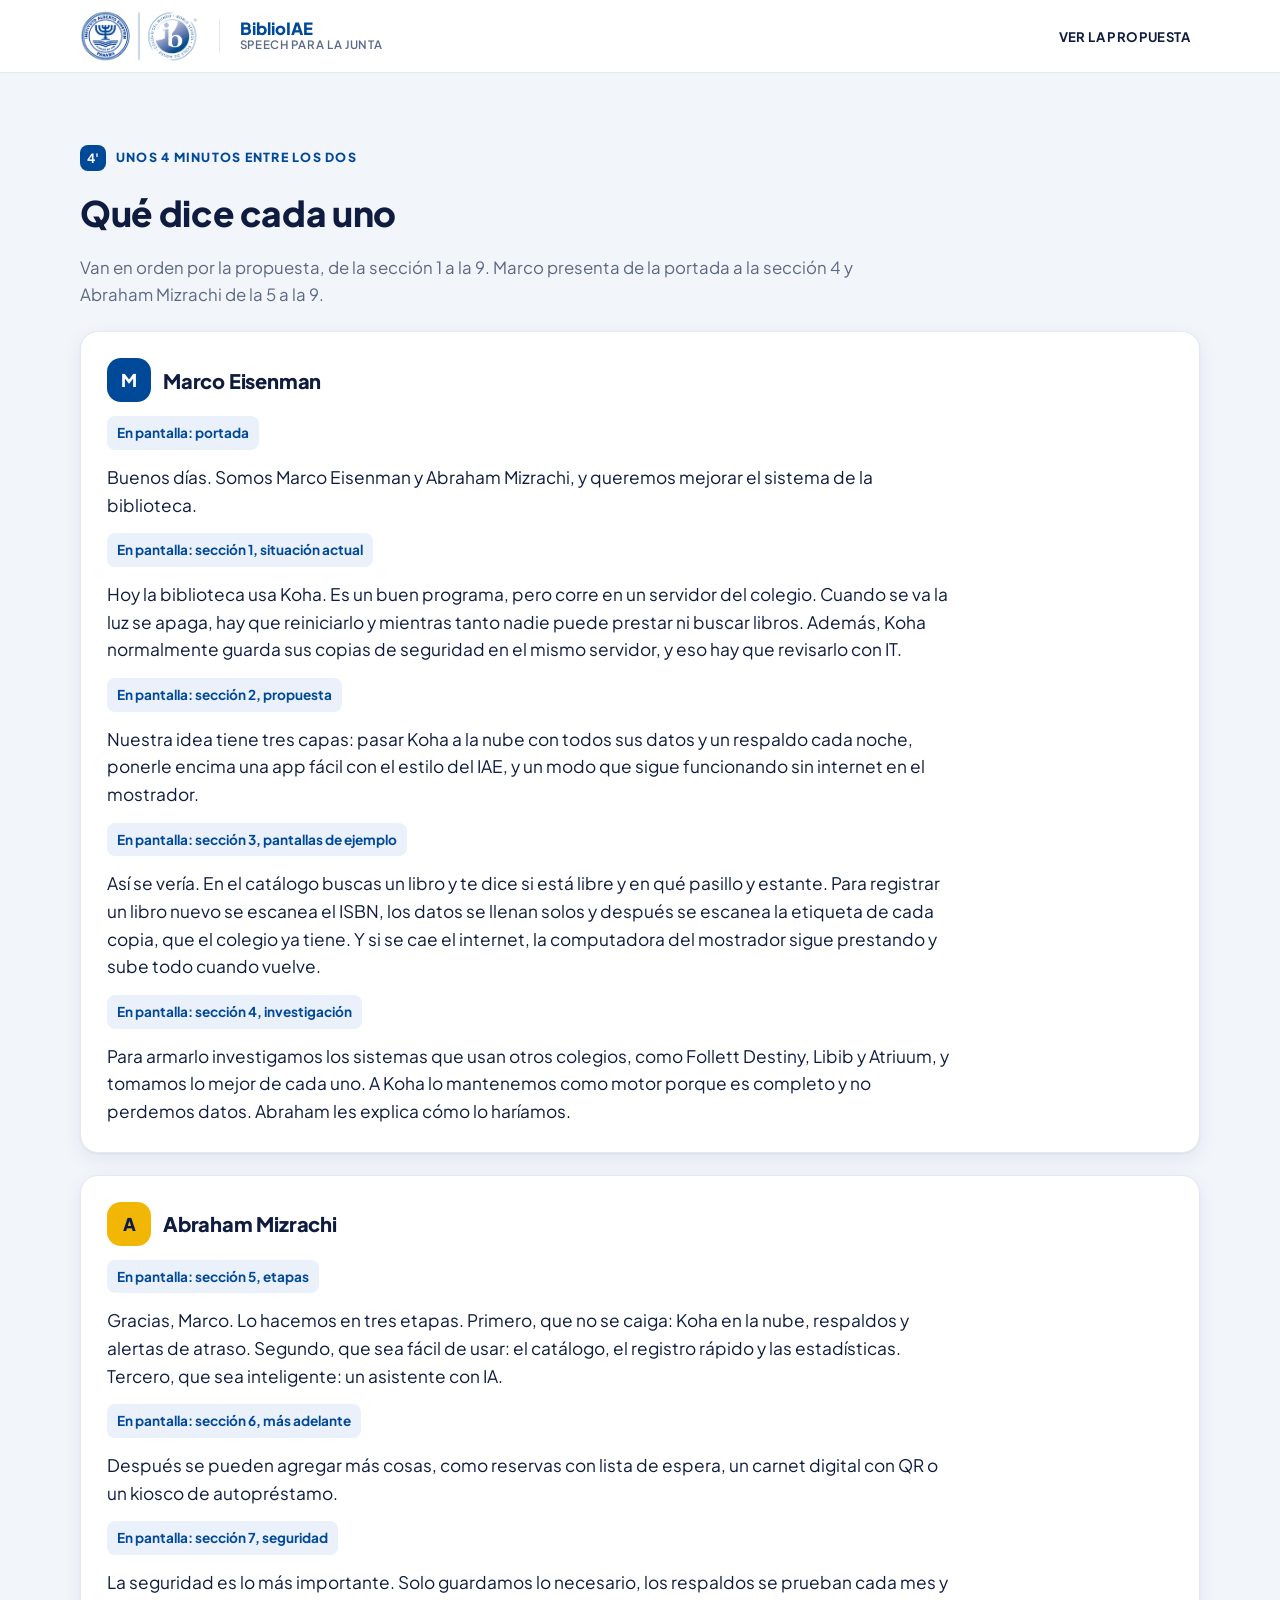
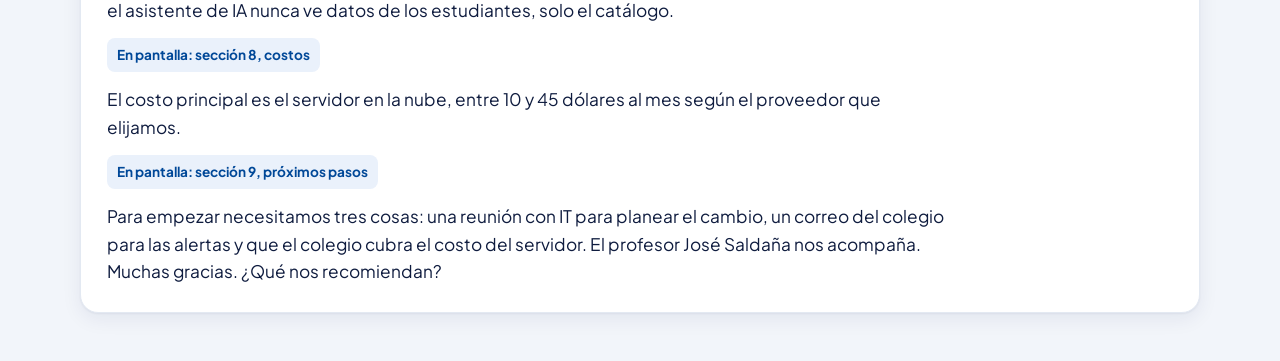
==== boceto/speech.html @ c1032989 "[Claude] Speech: 'Muchas gracias' antes de la pregunta final Co-Authored-By: Claude Opus 5.5 <norepl" ====
<!doctype html>
<html lang="es">
<head>
<meta charset="utf-8">
<meta name="viewport" content="width=device-width, initial-scale=1, viewport-fit=cover">
<title>Speech · BiblioIAE</title>
<meta name="robots" content="noindex">
<link rel="icon" href="img/favicon.png">
<link rel="stylesheet" href="https://fonts.googleapis.com/css2?family=Plus+Jakarta+Sans:wght@400;500;600;700;800&family=JetBrains+Mono:wght@500&display=swap">
<link rel="stylesheet" href="estilo.css">
</head>
<body>

<header class="top gut">
  <div class="in-w">
    <img class="logo" src="img/logo-iae-ib.png" alt="Instituto Alberto Einstein · IB World School" width="525" height="239">
    <span class="sep"></span>
    <div class="name">BiblioIAE<small>Speech para la junta</small></div>
    <nav aria-label="Volver"><a href="./">Ver la propuesta</a></nav>
  </div>
</header>

<main>
<section class="sec gut">
  <div class="in-w">
    <span class="kicker"><b>4'</b>Unos 4 minutos entre los dos</span>
    <h2>Qué dice cada uno</h2>
    <p class="sub">Van en orden por la propuesta, de la sección 1 a la 9. Marco presenta de la portada a la sección 4 y Abraham Mizrachi de la 5 a la 9.</p>

    <div class="speech">
      <div class="who"><span class="av">M</span><h3>Marco Eisenman</h3></div>
      <span class="cue">En pantalla: portada</span>
      <p>Buenos días. Somos Marco Eisenman y Abraham Mizrachi, y queremos mejorar el sistema de la biblioteca.</p>
      <span class="cue">En pantalla: sección 1, situación actual</span>
      <p>Hoy la biblioteca usa Koha. Es un buen programa, pero corre en un servidor del colegio. Cuando se va la luz se apaga, hay que reiniciarlo y mientras tanto nadie puede prestar ni buscar libros. Además, Koha normalmente guarda sus copias de seguridad en el mismo servidor, y eso hay que revisarlo con IT.</p>
      <span class="cue">En pantalla: sección 2, propuesta</span>
      <p>Nuestra idea tiene tres capas: pasar Koha a la nube con todos sus datos y un respaldo cada noche, ponerle encima una app fácil con el estilo del IAE, y un modo que sigue funcionando sin internet en el mostrador.</p>
      <span class="cue">En pantalla: sección 3, pantallas de ejemplo</span>
      <p>Así se vería. En el catálogo buscas un libro y te dice si está libre y en qué pasillo y estante. Para registrar un libro nuevo se escanea el ISBN, los datos se llenan solos y después se escanea la etiqueta de cada copia, que el colegio ya tiene. Y si se cae el internet, la computadora del mostrador sigue prestando y sube todo cuando vuelve.</p>
      <span class="cue">En pantalla: sección 4, investigación</span>
      <p>Para armarlo investigamos los sistemas que usan otros colegios, como Follett Destiny, Libib y Atriuum, y tomamos lo mejor de cada uno. A Koha lo mantenemos como motor porque es completo y no perdemos datos. Abraham les explica cómo lo haríamos.</p>
    </div>

    <div class="speech">
      <div class="who"><span class="av">A</span><h3>Abraham Mizrachi</h3></div>
      <span class="cue">En pantalla: sección 5, etapas</span>
      <p>Gracias, Marco. Lo hacemos en tres etapas. Primero, que no se caiga: Koha en la nube, respaldos y alertas de atraso. Segundo, que sea fácil de usar: el catálogo, el registro rápido y las estadísticas. Tercero, que sea inteligente: un asistente con IA.</p>
      <span class="cue">En pantalla: sección 6, más adelante</span>
      <p>Después se pueden agregar más cosas, como reservas con lista de espera, un carnet digital con QR o un kiosco de autopréstamo.</p>
      <span class="cue">En pantalla: sección 7, seguridad</span>
      <p>La seguridad es lo más importante. Solo guardamos lo necesario, los respaldos se prueban cada mes y el asistente de IA nunca ve datos de los estudiantes, solo el catálogo.</p>
      <span class="cue">En pantalla: sección 8, costos</span>
      <p>El costo principal es el servidor en la nube, entre 10 y 45 dólares al mes según el proveedor que elijamos.</p>
      <span class="cue">En pantalla: sección 9, próximos pasos</span>
      <p>Para empezar necesitamos tres cosas: una reunión con IT para planear el cambio, un correo del colegio para las alertas y que el colegio cubra el costo del servidor. El profesor José Saldaña nos acompaña. Muchas gracias. ¿Qué nos recomiendan?</p>
    </div>
  </div>
</section>
</main>

</body>
</html>
---- boceto/estilo.css ----
/* Estilo BiblioIAE: mismo sistema que la web del IAE y Agente IAE (azul IAE, azul marino, dorado, Plus Jakarta Sans) */
:root{
  --brand:#004898; --brand-2:#1767c9; --navy:#002884; --navy-deep:#0a1c4f;
  --bg:#f2f5fa; --card:#ffffff; --ink:#0f1c3f; --muted:#5b6985; --line:#e3e9f2;
  --soft:#eaf1fb; --soft-2:#f6f9fd;
  --ok:#0b7f58; --ok-soft:#e2f6ee; --warn:#9a5d00; --warn-soft:#fdf2db; --bad:#c2333c; --bad-soft:#fde9ea;
  --gold:#f2b705;
  --shadow:0 1px 2px rgba(10,28,79,.05),0 6px 20px rgba(10,28,79,.07);
  --font:"Plus Jakarta Sans",-apple-system,system-ui,"Segoe UI",Roboto,sans-serif;
  --mono:"JetBrains Mono",ui-monospace,Menlo,monospace;
  color-scheme:light;
}
*,*::before,*::after{box-sizing:border-box}
html{scroll-behavior:smooth}
@media (prefers-reduced-motion:reduce){html{scroll-behavior:auto}}
body{margin:0;background:var(--bg);color:var(--ink);font:16px/1.6 var(--font);-webkit-font-smoothing:antialiased}
img{max-width:100%;display:block}
a{color:var(--brand)}
a:focus-visible,button:focus-visible{outline:3px solid var(--gold);outline-offset:2px;border-radius:6px}
h1,h2,h3{margin:0;line-height:1.15;text-wrap:balance;letter-spacing:-.01em}
p{margin:0}
.gut{padding-left:max(20px,env(safe-area-inset-left,0px));padding-right:max(20px,env(safe-area-inset-right,0px))}
.in-w{max-width:1120px;margin:0 auto}

/* Barra superior */
.top{position:sticky;top:0;z-index:20;background:rgba(255,255,255,.94);backdrop-filter:blur(10px);border-bottom:1px solid var(--line)}
.top .in-w{display:flex;align-items:center;gap:20px;height:72px}
.top .logo{height:46px;width:auto}
.top .sep{width:1px;height:34px;background:var(--line)}
.top .name{font-weight:800;color:var(--brand);font-size:1.05rem;line-height:1.1}
.top .name small{display:block;font-weight:600;color:var(--muted);font-size:.72rem;letter-spacing:.06em;text-transform:uppercase}
.top nav{margin-left:auto;display:flex;gap:4px}
.top nav a{font-weight:700;font-size:.82rem;color:var(--ink);text-decoration:none;padding:8px 10px;border-radius:8px;text-transform:uppercase;letter-spacing:.03em}
.top nav a:hover{background:var(--soft);color:var(--brand)}
@media (max-width:900px){.top nav{display:none}}
@media (max-width:480px){.top .sep,.top .name small{display:none}.top .logo{height:38px}}

/* Portada */
.hero{background:radial-gradient(120% 140% at 0% 0%,var(--brand-2) 0%,var(--navy) 45%,var(--navy-deep) 100%);color:#fff;padding-block:64px 72px;position:relative;overflow:hidden}
.hero::after{content:"";position:absolute;right:-80px;bottom:-120px;width:420px;height:420px;background:url(img/icono-blanco.png) center/contain no-repeat;opacity:.07;pointer-events:none}
.hero .in-w{position:relative;z-index:1;display:grid;gap:22px}
.chip{display:inline-flex;align-items:center;gap:8px;font-weight:700;font-size:.75rem;letter-spacing:.08em;text-transform:uppercase;padding:6px 12px;border-radius:99px;background:rgba(255,255,255,.12);border:1px solid rgba(255,255,255,.22);width:max-content;max-width:100%}
.chip i{width:8px;height:8px;border-radius:50%;background:var(--gold)}
.hero h1{font-size:clamp(2.6rem,7vw,4.4rem);font-weight:800}
.hero h1 span{color:var(--gold)}
.hero .lead{font-size:clamp(1.05rem,2.2vw,1.3rem);max-width:46ch;color:rgba(255,255,255,.86)}
.facts{display:flex;flex-wrap:wrap;gap:12px;margin-top:8px}
.fact{background:rgba(255,255,255,.08);border:1px solid rgba(255,255,255,.18);border-radius:14px;padding:12px 16px;min-width:150px}
.fact b{display:block;font-size:1.6rem;font-weight:800;font-variant-numeric:tabular-nums}
.fact span{font-size:.85rem;color:rgba(255,255,255,.75)}
.byline{font-size:.9rem;color:rgba(255,255,255,.7)}

/* Secciones */
main{padding-block:16px 40px}
.sec{padding-block:56px 8px}
.sec .in-w{display:grid;gap:22px}
.kicker{display:flex;align-items:center;gap:10px;font-weight:800;font-size:.78rem;letter-spacing:.1em;text-transform:uppercase;color:var(--brand)}
.kicker b{display:inline-grid;place-items:center;width:26px;height:26px;border-radius:8px;background:var(--brand);color:#fff;font-size:.8rem;letter-spacing:0}
.sec h2{font-size:clamp(1.6rem,3.4vw,2.2rem);font-weight:800}
.sec .sub{color:var(--muted);max-width:65ch;font-size:1.05rem}
.grid{display:grid;gap:16px;grid-template-columns:repeat(auto-fit,minmax(min(260px,100%),1fr))}
.card{background:var(--card);border:1px solid var(--line);border-radius:16px;padding:22px;box-shadow:var(--shadow);display:grid;gap:8px;align-content:start;min-width:0}
.card h3{font-size:1.08rem;font-weight:800}
.card p{color:var(--muted);font-size:.95rem}
.card .ic{width:40px;height:40px;border-radius:12px;background:var(--soft);display:grid;place-items:center;color:var(--brand)}
.card .ic svg{width:22px;height:22px}
.card.alert .ic{background:var(--bad-soft);color:var(--bad)}
.note{font-size:.88rem;color:var(--muted)}
.code{font-family:var(--mono);font-size:.82em;background:var(--soft);color:var(--brand);padding:2px 7px;border-radius:6px;overflow-wrap:anywhere}

/* Capas */
.layers{display:grid;gap:14px}
.layer{display:grid;grid-template-columns:64px 1fr;gap:18px;background:var(--card);border:1px solid var(--line);border-radius:16px;padding:20px 22px;box-shadow:var(--shadow);align-items:start}
.layer .n{width:64px;height:64px;border-radius:16px;background:var(--brand);color:#fff;display:grid;place-items:center;font-weight:800;font-size:1.5rem}
.layer:nth-child(2) .n{background:var(--brand-2)}
.layer:nth-child(3) .n{background:var(--gold);color:var(--navy-deep)}
.layer h3{font-size:1.1rem;font-weight:800;margin-bottom:4px}
.layer p{color:var(--muted)}
.sync{display:grid;grid-template-columns:1fr auto 1fr;gap:16px;align-items:center}
.sync .arrow{font-weight:800;color:var(--brand);font-size:.85rem;text-align:center}
@media (max-width:640px){.sync{grid-template-columns:1fr}.layer{grid-template-columns:1fr}.layer .n{width:48px;height:48px;font-size:1.2rem}}

/* Pantallas de ejemplo */
.ex{display:inline-flex;gap:6px;align-items:center;font-weight:700;font-size:.78rem;color:var(--warn);background:var(--warn-soft);padding:5px 10px;border-radius:99px;width:max-content}
.screens{display:grid;gap:18px;grid-template-columns:repeat(auto-fit,minmax(min(320px,100%),1fr))}
@media (max-width:400px){.screens{grid-template-columns:1fr}}
.app{background:var(--card);border:1px solid var(--line);border-radius:18px;overflow:hidden;box-shadow:var(--shadow);min-width:0;display:flex;flex-direction:column}
.app-bar{display:flex;align-items:center;gap:10px;padding:12px 16px;background:linear-gradient(90deg,var(--navy),var(--brand));color:#fff;font-weight:700;font-size:.88rem}
.app-bar img{width:22px;height:22px}
.app-bar .st{margin-left:auto}
.app-in{padding:16px;display:grid;gap:12px}
.search{display:flex;align-items:center;gap:8px;border:2px solid var(--brand);border-radius:12px;padding:10px 12px;color:var(--muted);font-size:.92rem}
.search svg{width:18px;height:18px;color:var(--brand);flex:none}
.row{display:flex;gap:12px;justify-content:space-between;align-items:center;padding:10px 0;border-top:1px solid var(--line);flex-wrap:wrap}
.row b{display:block;font-size:.95rem}
.row small{color:var(--muted);font-size:.82rem}
.pill{font-weight:700;font-size:.74rem;padding:4px 10px;border-radius:99px;background:var(--ok-soft);color:var(--ok);white-space:nowrap}
.pill.w{background:var(--warn-soft);color:var(--warn)}
.pill.b{background:var(--bad-soft);color:var(--bad)}
.pill.g{background:var(--gold);color:var(--navy-deep)}
table{width:100%;border-collapse:collapse;font-size:.9rem;font-variant-numeric:tabular-nums}
th,td{text-align:left;padding:9px 8px;border-top:1px solid var(--line);vertical-align:top}
th{font-weight:800;font-size:.72rem;letter-spacing:.06em;text-transform:uppercase;color:var(--muted);border-top:0}
.tw{overflow-x:auto;-webkit-overflow-scrolling:touch}
.stats{display:grid;grid-template-columns:repeat(3,1fr);gap:10px}
.stat{background:var(--soft-2);border:1px solid var(--line);border-radius:12px;padding:10px}
.stat b{display:block;font-size:1.5rem;font-weight:800;color:var(--brand);font-variant-numeric:tabular-nums}
.stat small{color:var(--muted);font-size:.8rem}
.bars{display:grid;gap:8px}
.bars div{display:grid;grid-template-columns:86px 1fr 34px;gap:8px;align-items:center;font-size:.85rem;font-variant-numeric:tabular-nums}
.bars span{height:10px;border-radius:99px;background:linear-gradient(90deg,var(--brand),var(--brand-2))}
.chat{display:grid;gap:10px}
.msg{padding:10px 13px;border-radius:14px;max-width:88%;font-size:.9rem}
.msg.u{justify-self:end;background:var(--brand);color:#fff;border-bottom-right-radius:4px}
.msg.a{background:var(--soft-2);border:1px solid var(--line);border-bottom-left-radius:4px}
.sign{border-radius:14px;padding:16px;background:var(--navy);color:#fff;display:grid;gap:6px}
.sign .p{font-weight:800;font-size:.78rem;letter-spacing:.1em;text-transform:uppercase;color:var(--gold)}
.sign .big{font-size:1.7rem;font-weight:800}
.sign .d{font-size:.85rem;color:rgba(255,255,255,.8)}
.barcode{height:40px;margin-top:6px;border-radius:4px;background:#fff repeating-linear-gradient(90deg,#0a1c4f 0 2px,transparent 2px 4px,#0a1c4f 4px 5px,transparent 5px 8px,#0a1c4f 8px 11px,transparent 11px 13px);background-clip:content-box;padding:6px;}

/* Comparativa y etapas */
.table-card{background:var(--card);border:1px solid var(--line);border-radius:16px;box-shadow:var(--shadow);padding:8px 14px}
.table-card table{min-width:600px}
.phases{display:grid;gap:16px;grid-template-columns:repeat(auto-fit,minmax(min(260px,100%),1fr))}
.phase{background:var(--card);border:1px solid var(--line);border-radius:16px;padding:22px;box-shadow:var(--shadow);display:grid;gap:12px;align-content:start}
.phase.now{border:2px solid var(--brand);position:relative}
.phase .tag{font-weight:800;font-size:.72rem;letter-spacing:.08em;text-transform:uppercase;color:var(--brand)}
.phase h3{font-size:1.15rem;font-weight:800}
.phase ul{margin:0;padding:0;list-style:none;display:grid;gap:8px}
.phase li{display:flex;gap:10px;color:var(--ink);font-size:.95rem}
.phase li::before{content:"";flex:none;width:18px;height:18px;margin-top:3px;border-radius:6px;background:var(--soft) url("data:image/svg+xml,%3Csvg xmlns='http://www.w3.org/2000/svg' viewBox='0 0 24 24' fill='none' stroke='%23004898' stroke-width='3'%3E%3Cpath d='M5 12l5 5L20 7'/%3E%3C/svg%3E") center/12px no-repeat}
.phase.now .now-b{position:absolute;top:-12px;right:16px}

/* Ideas */
.ideas{display:grid;gap:10px;grid-template-columns:repeat(auto-fit,minmax(min(300px,100%),1fr))}
.idea{display:flex;gap:12px;align-items:flex-start;justify-content:space-between;background:var(--card);border:1px solid var(--line);border-radius:12px;padding:12px 14px}
.idea p{font-size:.92rem;color:var(--muted)}
.idea b{color:var(--ink)}
.lvl{font-weight:700;font-size:.7rem;padding:3px 8px;border-radius:99px;white-space:nowrap;background:var(--ok-soft);color:var(--ok)}
.lvl.m{background:var(--warn-soft);color:var(--warn)}

/* Próximos pasos */
.cta{background:radial-gradient(120% 140% at 100% 0%,var(--brand-2) 0%,var(--navy) 50%,var(--navy-deep) 100%);border-radius:22px;color:#fff;padding:32px;display:grid;gap:20px}
.cta h2{color:#fff}
.cta .grid .card{background:rgba(255,255,255,.08);border-color:rgba(255,255,255,.18);box-shadow:none}
.cta .grid .card h3{color:#fff}
.cta .grid .card p{color:rgba(255,255,255,.8)}
.cta .grid .card .code{background:rgba(255,255,255,.14);color:#fff}
.cta .num{width:30px;height:30px;border-radius:9px;background:var(--gold);color:var(--navy-deep);display:grid;place-items:center;font-weight:800}

footer{border-top:1px solid var(--line);background:var(--card);padding-block:28px;margin-top:56px}
footer .in-w{display:flex;flex-wrap:wrap;gap:20px;align-items:center;justify-content:space-between}
footer .logo{height:52px;width:auto}
footer p{font-size:.85rem;color:var(--muted);max-width:60ch}
.src{font-size:.82rem;color:var(--muted);line-height:1.9}
.src a{color:var(--brand);text-decoration:none;font-weight:600}
.src a:hover{text-decoration:underline}

/* Speech */
.speech{background:var(--card);border:1px solid var(--line);border-radius:18px;padding:26px;box-shadow:var(--shadow);display:grid;gap:14px}
.speech .who{display:flex;gap:12px;align-items:center;flex-wrap:wrap}
.speech .av{width:44px;height:44px;border-radius:14px;background:var(--brand);color:#fff;display:grid;place-items:center;font-weight:800;font-size:1.1rem}
.speech:nth-of-type(2) .av{background:var(--gold);color:var(--navy-deep)}
.speech h3{font-size:1.25rem;font-weight:800}
.speech p{font-size:1.08rem;max-width:65ch}
.speech .cue{font-size:.85rem;font-weight:700;color:var(--brand);background:var(--soft);padding:6px 10px;border-radius:8px;width:max-content;max-width:100%}
.g3{grid-template-columns:repeat(3,1fr)}
.g4{grid-template-columns:repeat(4,1fr)}
@media (max-width:980px){.g4{grid-template-columns:repeat(2,1fr)}.g3{grid-template-columns:repeat(2,1fr)}}
@media (max-width:620px){.g3,.g4{grid-template-columns:1fr}}
.top .logo{height:54px}
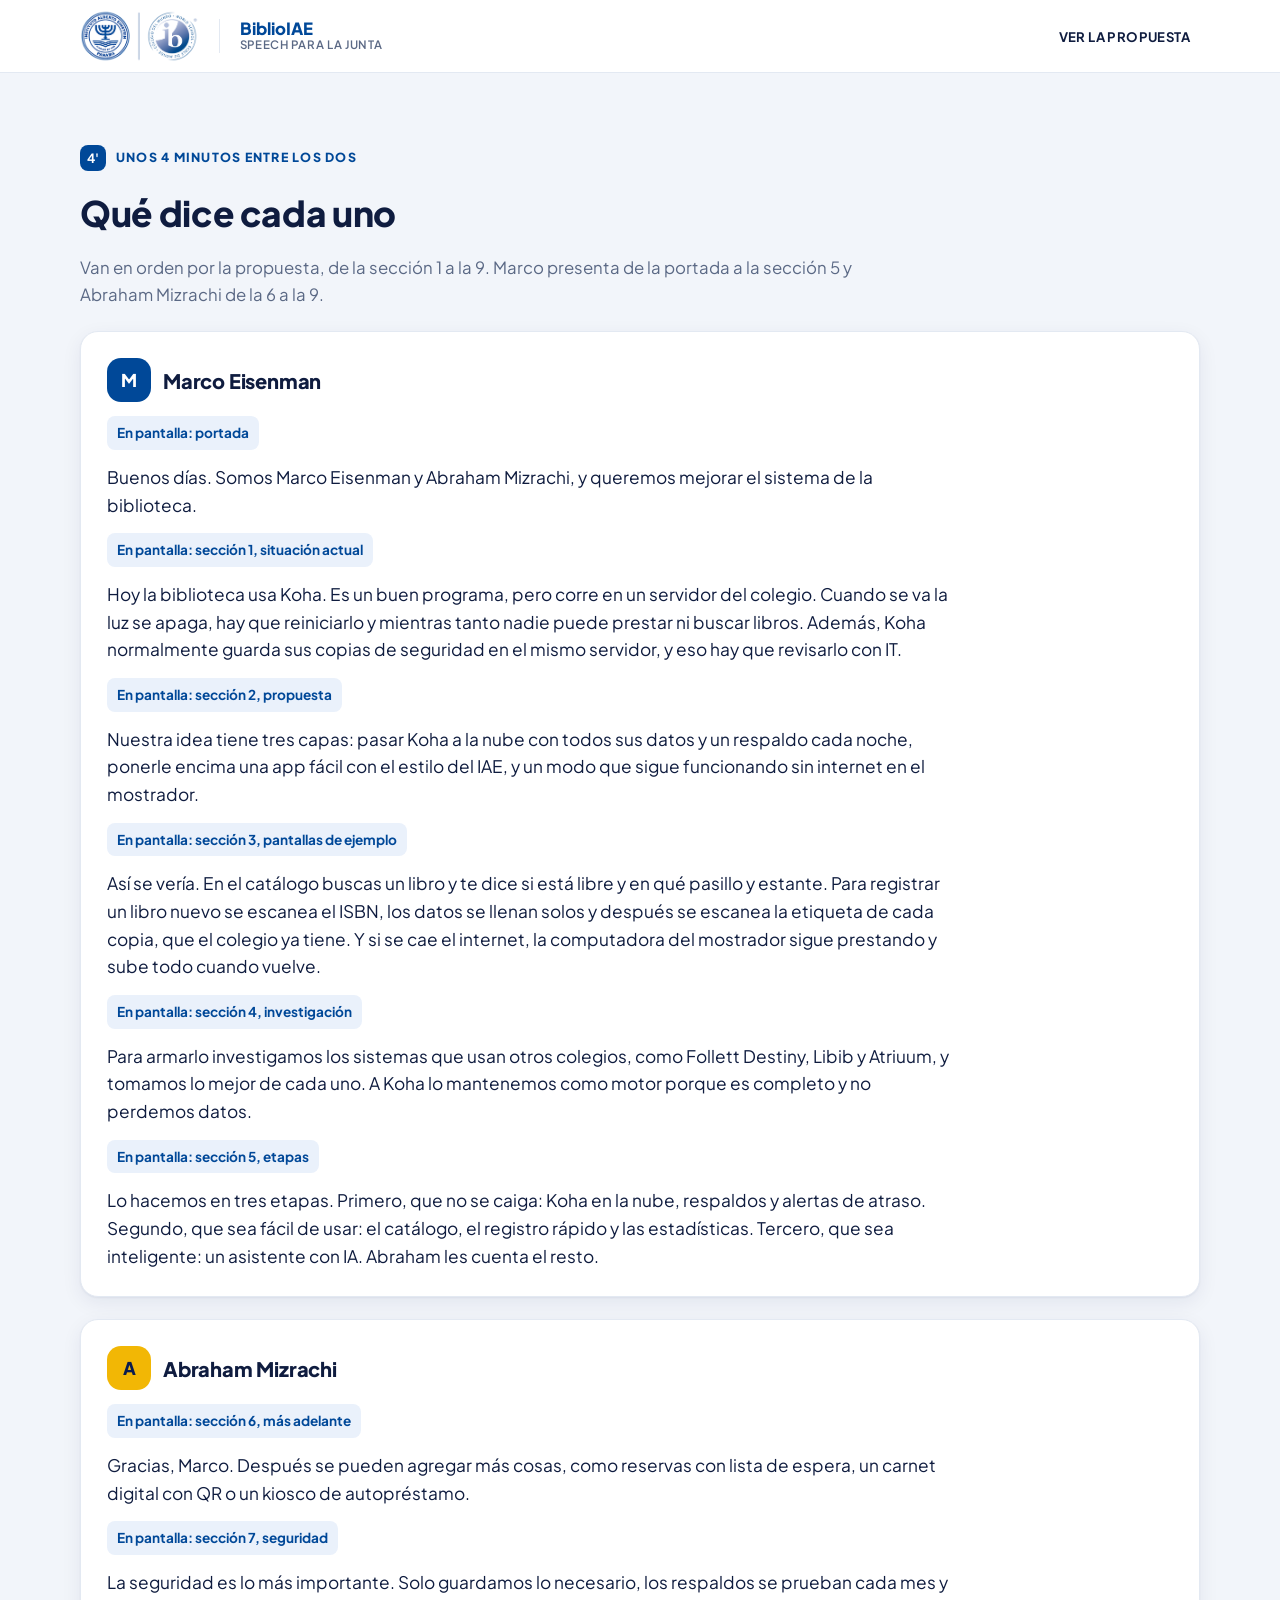
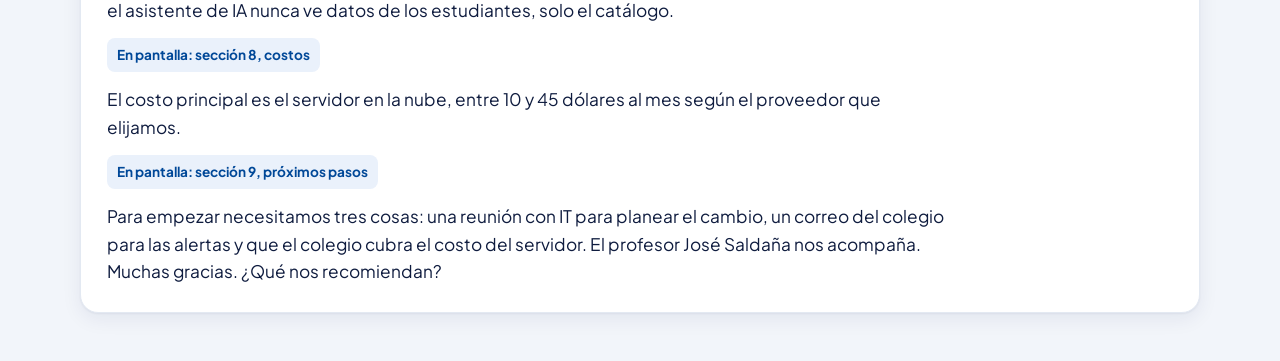
==== commit f0199afe: "[Claude] Speech: la sección 5 pasa a Marco Co-Authored-By: Claude Opus 5.5 <noreply@anthropic.com>" ====
--- a/boceto/speech.html
+++ b/boceto/speech.html
@@ -25,7 +25,7 @@
   <div class="in-w">
     <span class="kicker"><b>4'</b>Unos 4 minutos entre los dos</span>
     <h2>Qué dice cada uno</h2>
-    <p class="sub">Van en orden por la propuesta, de la sección 1 a la 9. Marco presenta de la portada a la sección 4 y Abraham Mizrachi de la 5 a la 9.</p>
+    <p class="sub">Van en orden por la propuesta, de la sección 1 a la 9. Marco presenta de la portada a la sección 5 y Abraham Mizrachi de la 6 a la 9.</p>
 
     <div class="speech">
       <div class="who"><span class="av">M</span><h3>Marco Eisenman</h3></div>
@@ -38,15 +38,15 @@
       <span class="cue">En pantalla: sección 3, pantallas de ejemplo</span>
       <p>Así se vería. En el catálogo buscas un libro y te dice si está libre y en qué pasillo y estante. Para registrar un libro nuevo se escanea el ISBN, los datos se llenan solos y después se escanea la etiqueta de cada copia, que el colegio ya tiene. Y si se cae el internet, la computadora del mostrador sigue prestando y sube todo cuando vuelve.</p>
       <span class="cue">En pantalla: sección 4, investigación</span>
-      <p>Para armarlo investigamos los sistemas que usan otros colegios, como Follett Destiny, Libib y Atriuum, y tomamos lo mejor de cada uno. A Koha lo mantenemos como motor porque es completo y no perdemos datos. Abraham les explica cómo lo haríamos.</p>
+      <p>Para armarlo investigamos los sistemas que usan otros colegios, como Follett Destiny, Libib y Atriuum, y tomamos lo mejor de cada uno. A Koha lo mantenemos como motor porque es completo y no perdemos datos.</p>
+      <span class="cue">En pantalla: sección 5, etapas</span>
+      <p>Lo hacemos en tres etapas. Primero, que no se caiga: Koha en la nube, respaldos y alertas de atraso. Segundo, que sea fácil de usar: el catálogo, el registro rápido y las estadísticas. Tercero, que sea inteligente: un asistente con IA. Abraham les cuenta el resto.</p>
     </div>
 
     <div class="speech">
       <div class="who"><span class="av">A</span><h3>Abraham Mizrachi</h3></div>
-      <span class="cue">En pantalla: sección 5, etapas</span>
-      <p>Gracias, Marco. Lo hacemos en tres etapas. Primero, que no se caiga: Koha en la nube, respaldos y alertas de atraso. Segundo, que sea fácil de usar: el catálogo, el registro rápido y las estadísticas. Tercero, que sea inteligente: un asistente con IA.</p>
       <span class="cue">En pantalla: sección 6, más adelante</span>
-      <p>Después se pueden agregar más cosas, como reservas con lista de espera, un carnet digital con QR o un kiosco de autopréstamo.</p>
+      <p>Gracias, Marco. Después se pueden agregar más cosas, como reservas con lista de espera, un carnet digital con QR o un kiosco de autopréstamo.</p>
       <span class="cue">En pantalla: sección 7, seguridad</span>
       <p>La seguridad es lo más importante. Solo guardamos lo necesario, los respaldos se prueban cada mes y el asistente de IA nunca ve datos de los estudiantes, solo el catálogo.</p>
       <span class="cue">En pantalla: sección 8, costos</span>
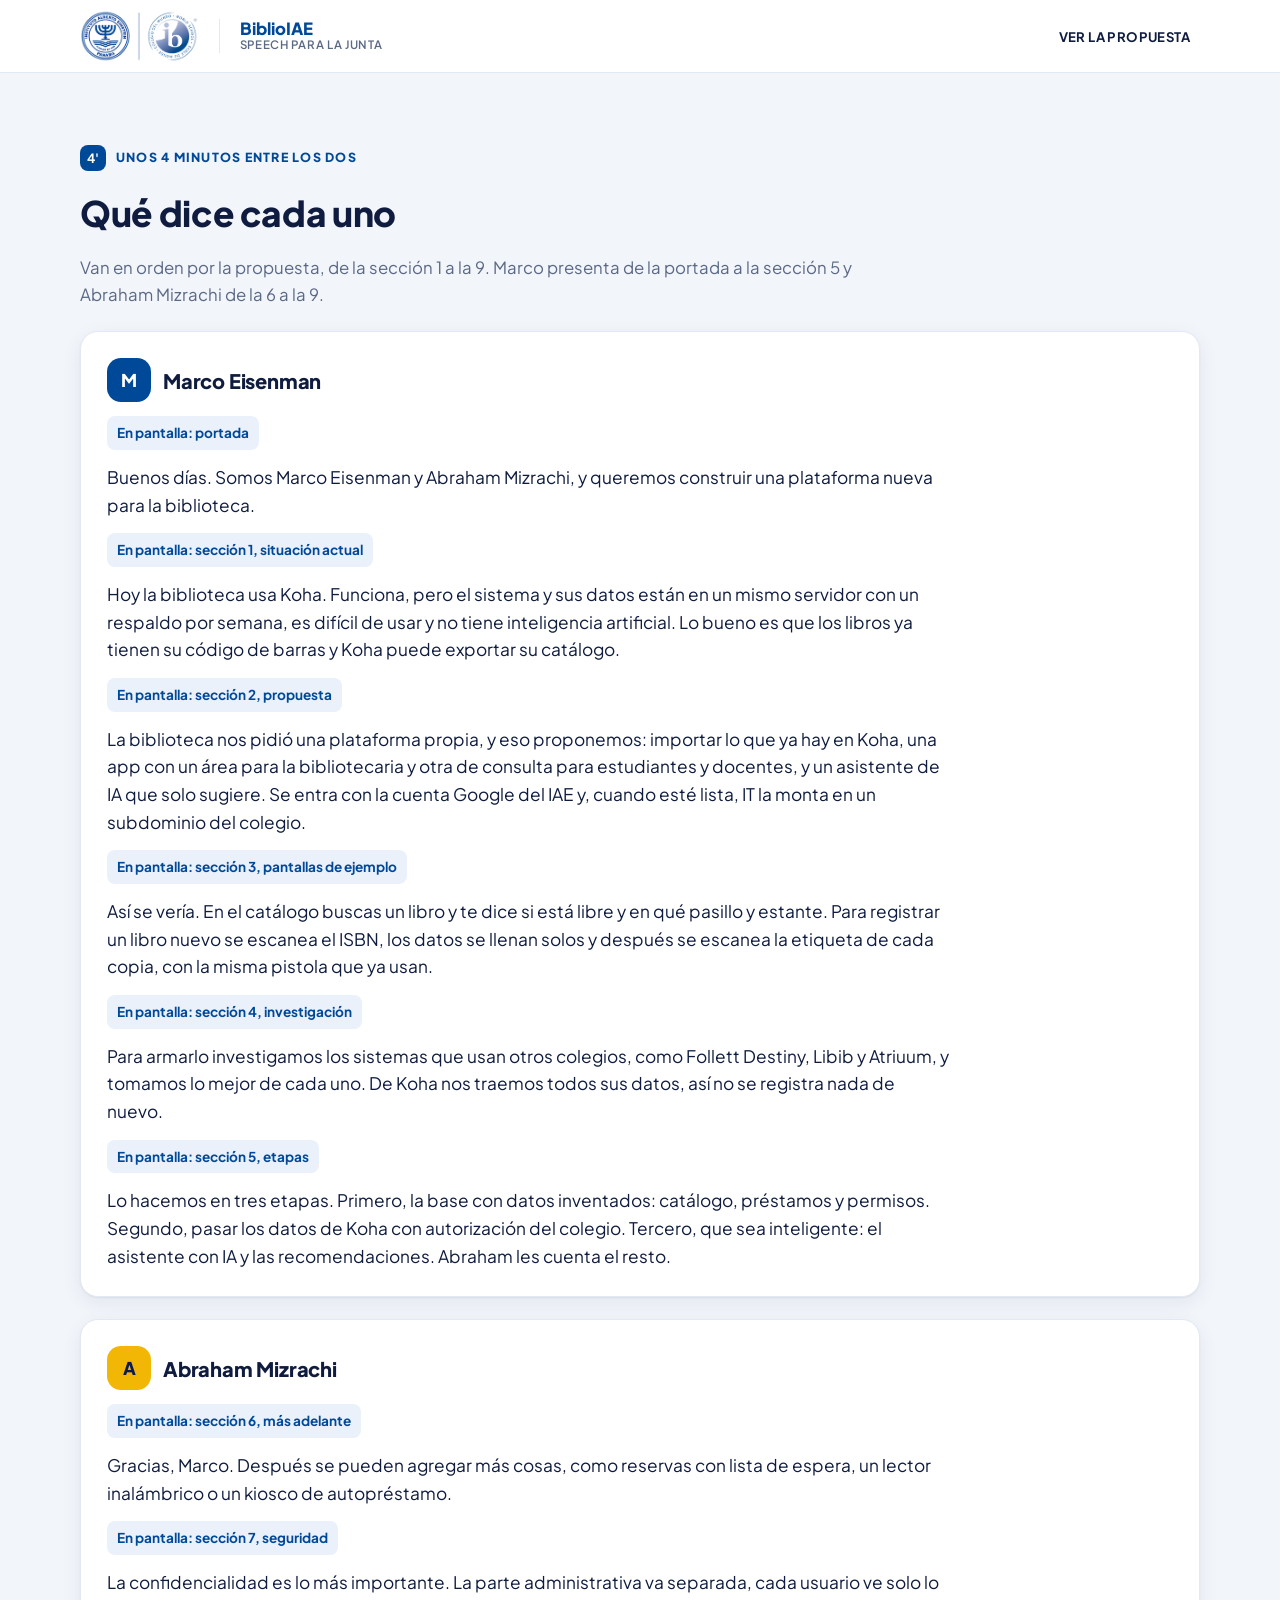
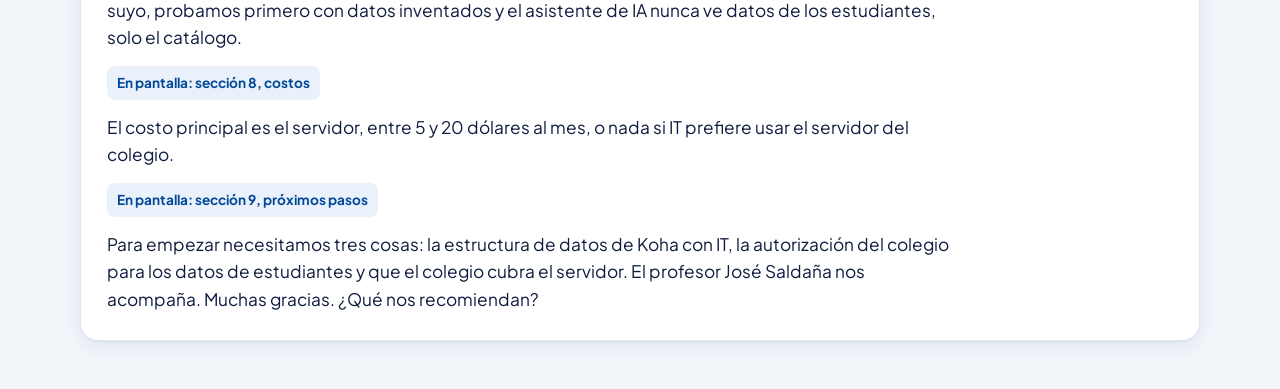
==== commit b29cb62d: "[Claude] Propuesta y speech: plataforma nueva que reemplaza a Koha (pedido de la Biblioteca + reunió" ====
--- a/boceto/speech.html
+++ b/boceto/speech.html
@@ -30,29 +30,29 @@
     <div class="speech">
       <div class="who"><span class="av">M</span><h3>Marco Eisenman</h3></div>
       <span class="cue">En pantalla: portada</span>
-      <p>Buenos días. Somos Marco Eisenman y Abraham Mizrachi, y queremos mejorar el sistema de la biblioteca.</p>
+      <p>Buenos días. Somos Marco Eisenman y Abraham Mizrachi, y queremos construir una plataforma nueva para la biblioteca.</p>
       <span class="cue">En pantalla: sección 1, situación actual</span>
-      <p>Hoy la biblioteca usa Koha. Es un buen programa, pero corre en un servidor del colegio. Cuando se va la luz se apaga, hay que reiniciarlo y mientras tanto nadie puede prestar ni buscar libros. Además, Koha normalmente guarda sus copias de seguridad en el mismo servidor, y eso hay que revisarlo con IT.</p>
+      <p>Hoy la biblioteca usa Koha. Funciona, pero el sistema y sus datos están en un mismo servidor con un respaldo por semana, es difícil de usar y no tiene inteligencia artificial. Lo bueno es que los libros ya tienen su código de barras y Koha puede exportar su catálogo.</p>
       <span class="cue">En pantalla: sección 2, propuesta</span>
-      <p>Nuestra idea tiene tres capas: pasar Koha a la nube con todos sus datos y un respaldo cada noche, ponerle encima una app fácil con el estilo del IAE, y un modo que sigue funcionando sin internet en el mostrador.</p>
+      <p>La biblioteca nos pidió una plataforma propia, y eso proponemos: importar lo que ya hay en Koha, una app con un área para la bibliotecaria y otra de consulta para estudiantes y docentes, y un asistente de IA que solo sugiere. Se entra con la cuenta Google del IAE y, cuando esté lista, IT la monta en un subdominio del colegio.</p>
       <span class="cue">En pantalla: sección 3, pantallas de ejemplo</span>
-      <p>Así se vería. En el catálogo buscas un libro y te dice si está libre y en qué pasillo y estante. Para registrar un libro nuevo se escanea el ISBN, los datos se llenan solos y después se escanea la etiqueta de cada copia, que el colegio ya tiene. Y si se cae el internet, la computadora del mostrador sigue prestando y sube todo cuando vuelve.</p>
+      <p>Así se vería. En el catálogo buscas un libro y te dice si está libre y en qué pasillo y estante. Para registrar un libro nuevo se escanea el ISBN, los datos se llenan solos y después se escanea la etiqueta de cada copia, con la misma pistola que ya usan.</p>
       <span class="cue">En pantalla: sección 4, investigación</span>
-      <p>Para armarlo investigamos los sistemas que usan otros colegios, como Follett Destiny, Libib y Atriuum, y tomamos lo mejor de cada uno. A Koha lo mantenemos como motor porque es completo y no perdemos datos.</p>
+      <p>Para armarlo investigamos los sistemas que usan otros colegios, como Follett Destiny, Libib y Atriuum, y tomamos lo mejor de cada uno. De Koha nos traemos todos sus datos, así no se registra nada de nuevo.</p>
       <span class="cue">En pantalla: sección 5, etapas</span>
-      <p>Lo hacemos en tres etapas. Primero, que no se caiga: Koha en la nube, respaldos y alertas de atraso. Segundo, que sea fácil de usar: el catálogo, el registro rápido y las estadísticas. Tercero, que sea inteligente: un asistente con IA. Abraham les cuenta el resto.</p>
+      <p>Lo hacemos en tres etapas. Primero, la base con datos inventados: catálogo, préstamos y permisos. Segundo, pasar los datos de Koha con autorización del colegio. Tercero, que sea inteligente: el asistente con IA y las recomendaciones. Abraham les cuenta el resto.</p>
     </div>
 
     <div class="speech">
       <div class="who"><span class="av">A</span><h3>Abraham Mizrachi</h3></div>
       <span class="cue">En pantalla: sección 6, más adelante</span>
-      <p>Gracias, Marco. Después se pueden agregar más cosas, como reservas con lista de espera, un carnet digital con QR o un kiosco de autopréstamo.</p>
+      <p>Gracias, Marco. Después se pueden agregar más cosas, como reservas con lista de espera, un lector inalámbrico o un kiosco de autopréstamo.</p>
       <span class="cue">En pantalla: sección 7, seguridad</span>
-      <p>La seguridad es lo más importante. Solo guardamos lo necesario, los respaldos se prueban cada mes y el asistente de IA nunca ve datos de los estudiantes, solo el catálogo.</p>
+      <p>La confidencialidad es lo más importante. La parte administrativa va separada, cada usuario ve solo lo suyo, probamos primero con datos inventados y el asistente de IA nunca ve datos de los estudiantes, solo el catálogo.</p>
       <span class="cue">En pantalla: sección 8, costos</span>
-      <p>El costo principal es el servidor en la nube, entre 10 y 45 dólares al mes según el proveedor que elijamos.</p>
+      <p>El costo principal es el servidor, entre 5 y 20 dólares al mes, o nada si IT prefiere usar el servidor del colegio.</p>
       <span class="cue">En pantalla: sección 9, próximos pasos</span>
-      <p>Para empezar necesitamos tres cosas: una reunión con IT para planear el cambio, un correo del colegio para las alertas y que el colegio cubra el costo del servidor. El profesor José Saldaña nos acompaña. Muchas gracias. ¿Qué nos recomiendan?</p>
+      <p>Para empezar necesitamos tres cosas: la estructura de datos de Koha con IT, la autorización del colegio para los datos de estudiantes y que el colegio cubra el servidor. El profesor José Saldaña nos acompaña. Muchas gracias. ¿Qué nos recomiendan?</p>
     </div>
   </div>
 </section>
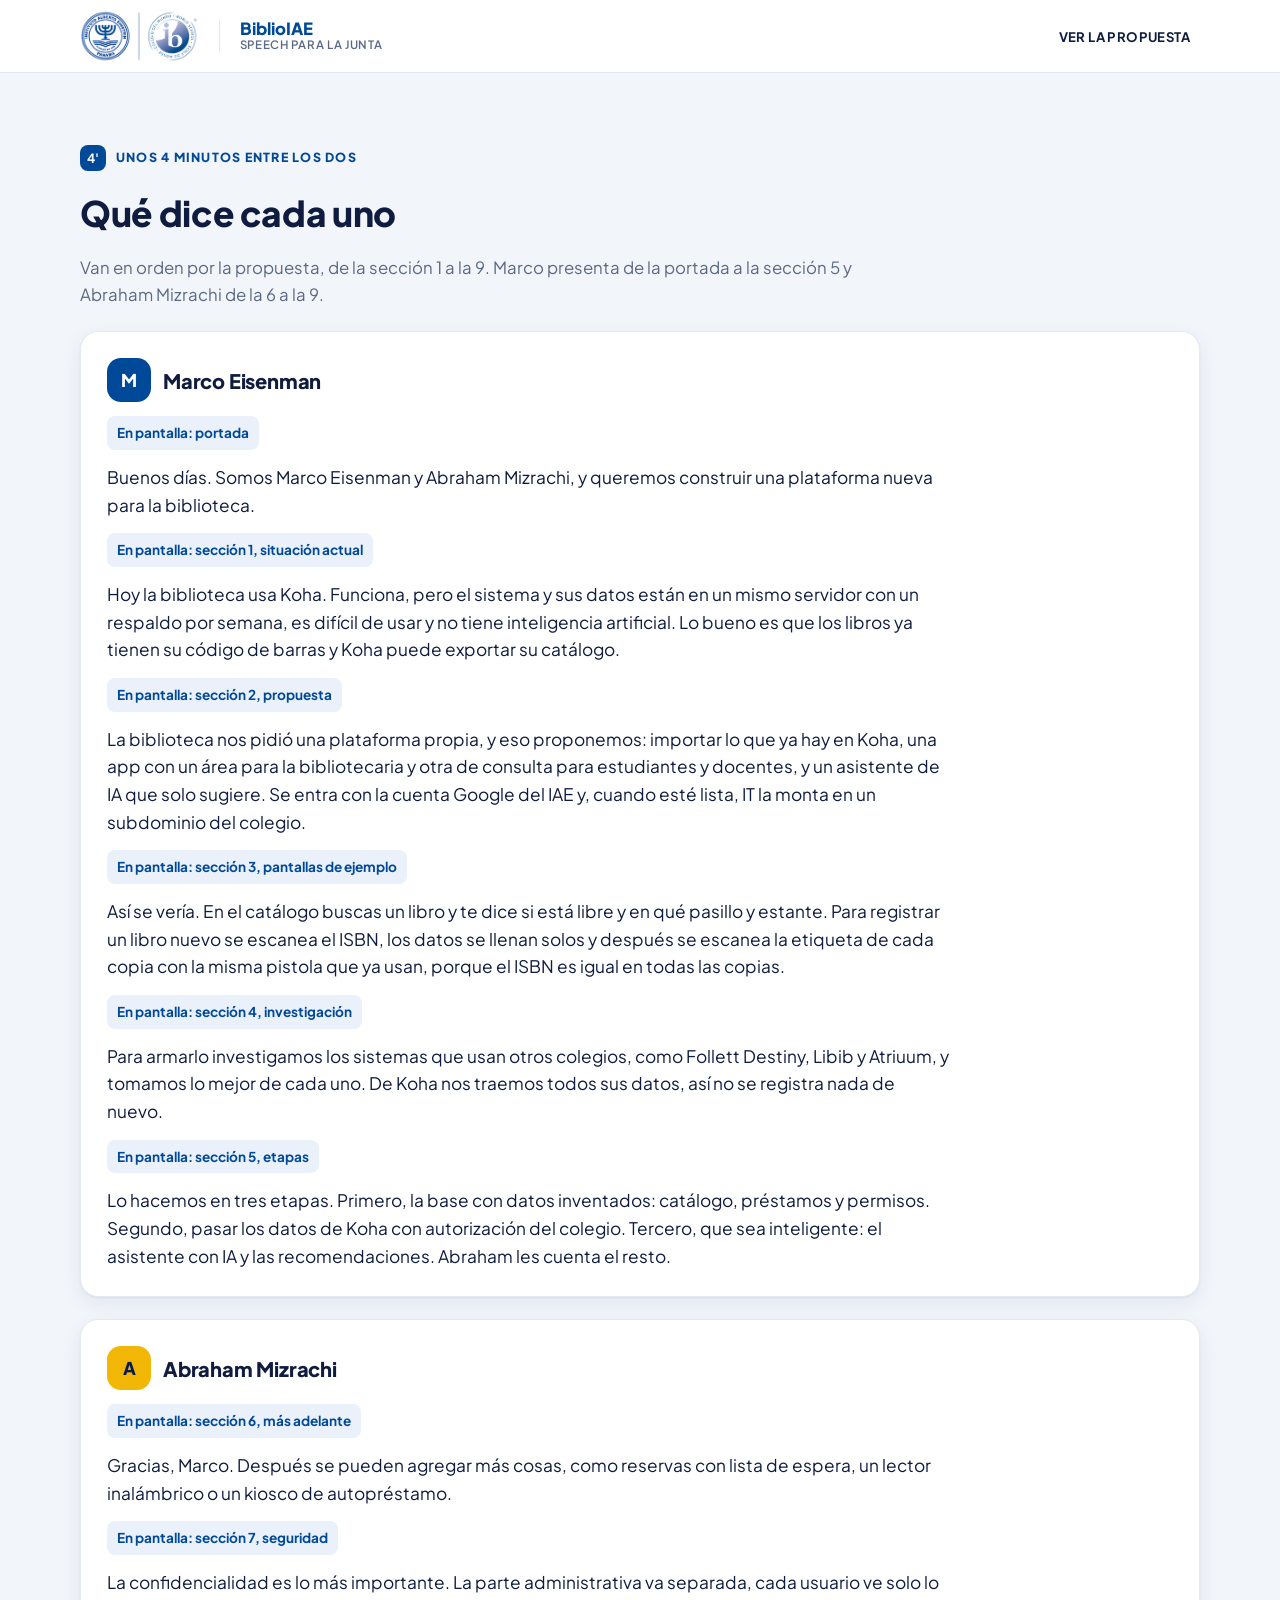
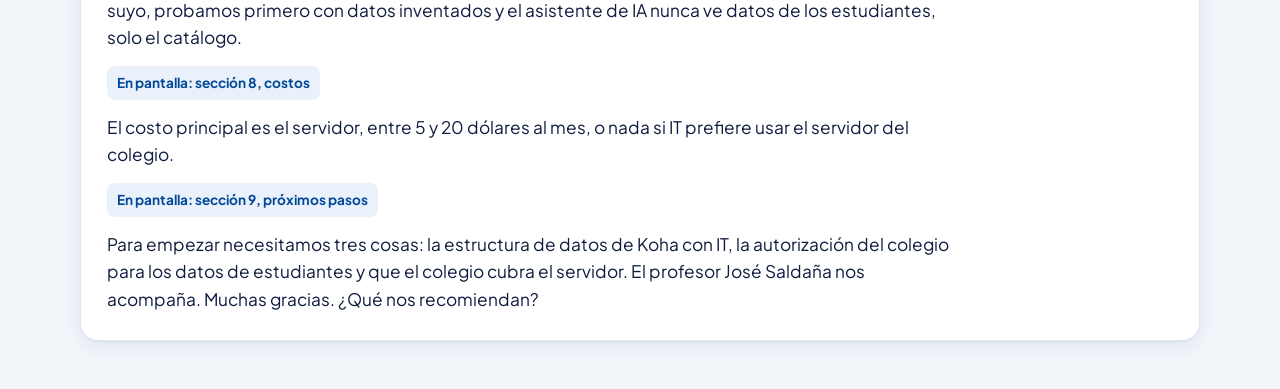
==== commit e65b172c: "[Claude] Propuesta: copias por etiqueta (no ISBN), migración incluye usuarios y préstamos, IA recibe" ====
--- a/boceto/speech.html
+++ b/boceto/speech.html
@@ -36,7 +36,7 @@
       <span class="cue">En pantalla: sección 2, propuesta</span>
       <p>La biblioteca nos pidió una plataforma propia, y eso proponemos: importar lo que ya hay en Koha, una app con un área para la bibliotecaria y otra de consulta para estudiantes y docentes, y un asistente de IA que solo sugiere. Se entra con la cuenta Google del IAE y, cuando esté lista, IT la monta en un subdominio del colegio.</p>
       <span class="cue">En pantalla: sección 3, pantallas de ejemplo</span>
-      <p>Así se vería. En el catálogo buscas un libro y te dice si está libre y en qué pasillo y estante. Para registrar un libro nuevo se escanea el ISBN, los datos se llenan solos y después se escanea la etiqueta de cada copia, con la misma pistola que ya usan.</p>
+      <p>Así se vería. En el catálogo buscas un libro y te dice si está libre y en qué pasillo y estante. Para registrar un libro nuevo se escanea el ISBN, los datos se llenan solos y después se escanea la etiqueta de cada copia con la misma pistola que ya usan, porque el ISBN es igual en todas las copias.</p>
       <span class="cue">En pantalla: sección 4, investigación</span>
       <p>Para armarlo investigamos los sistemas que usan otros colegios, como Follett Destiny, Libib y Atriuum, y tomamos lo mejor de cada uno. De Koha nos traemos todos sus datos, así no se registra nada de nuevo.</p>
       <span class="cue">En pantalla: sección 5, etapas</span>
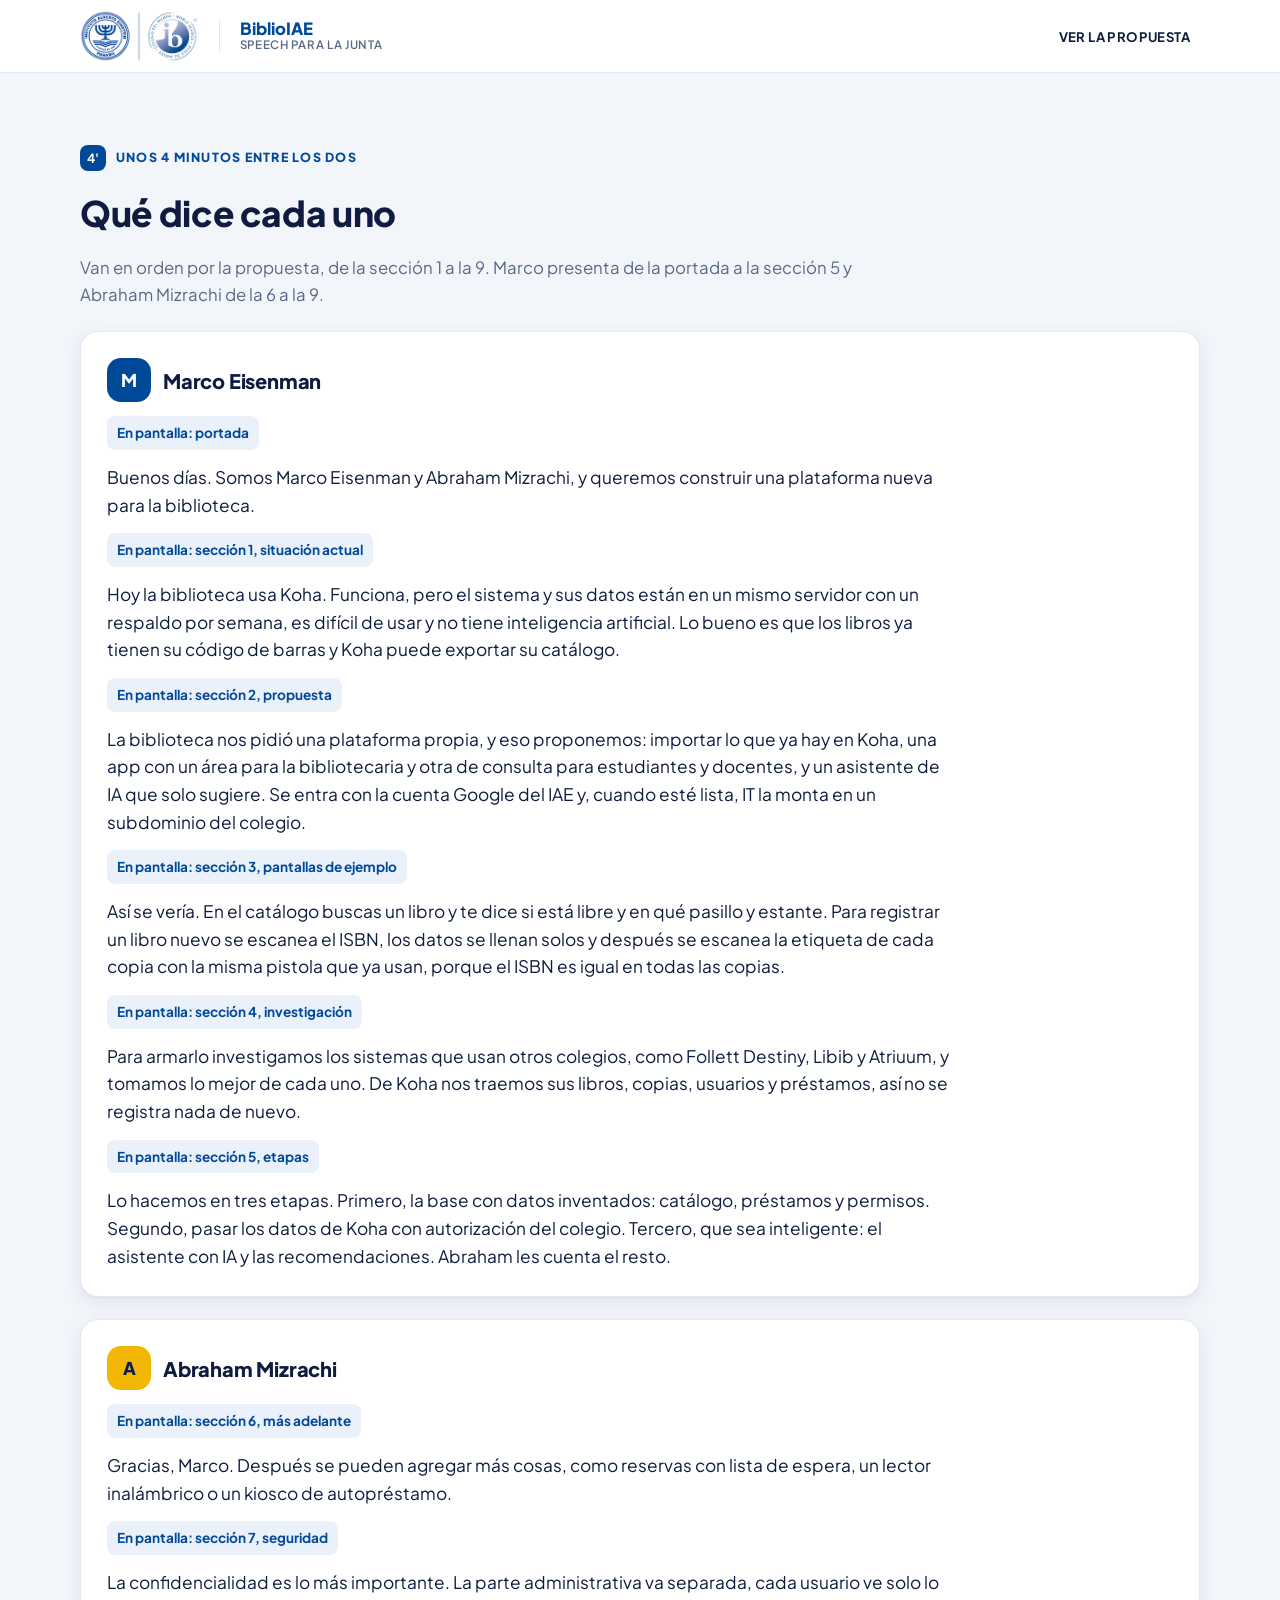
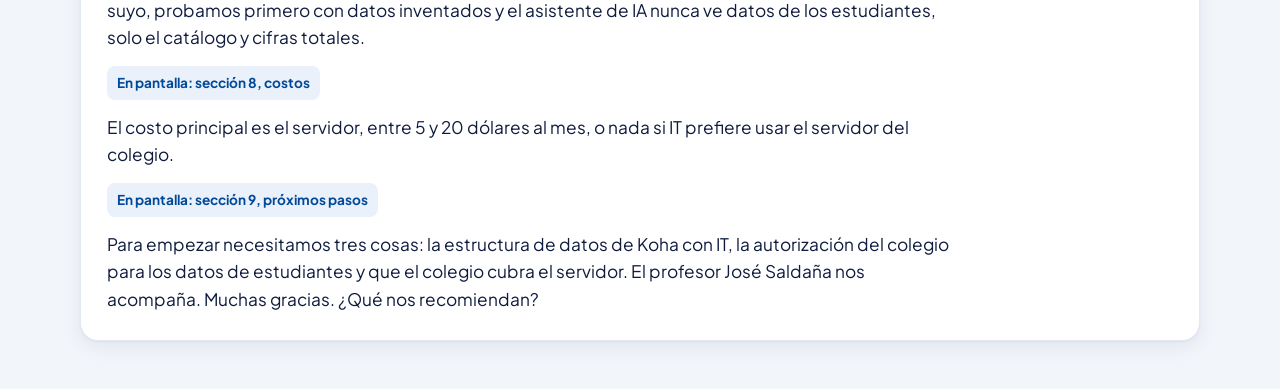
==== commit dc0f8e4f: "[Claude] Propuesta/speech: IA borra nombres del chat, migración verifica usuarios, speech alineado C" ====
--- a/boceto/speech.html
+++ b/boceto/speech.html
@@ -38,7 +38,7 @@
       <span class="cue">En pantalla: sección 3, pantallas de ejemplo</span>
       <p>Así se vería. En el catálogo buscas un libro y te dice si está libre y en qué pasillo y estante. Para registrar un libro nuevo se escanea el ISBN, los datos se llenan solos y después se escanea la etiqueta de cada copia con la misma pistola que ya usan, porque el ISBN es igual en todas las copias.</p>
       <span class="cue">En pantalla: sección 4, investigación</span>
-      <p>Para armarlo investigamos los sistemas que usan otros colegios, como Follett Destiny, Libib y Atriuum, y tomamos lo mejor de cada uno. De Koha nos traemos todos sus datos, así no se registra nada de nuevo.</p>
+      <p>Para armarlo investigamos los sistemas que usan otros colegios, como Follett Destiny, Libib y Atriuum, y tomamos lo mejor de cada uno. De Koha nos traemos sus libros, copias, usuarios y préstamos, así no se registra nada de nuevo.</p>
       <span class="cue">En pantalla: sección 5, etapas</span>
       <p>Lo hacemos en tres etapas. Primero, la base con datos inventados: catálogo, préstamos y permisos. Segundo, pasar los datos de Koha con autorización del colegio. Tercero, que sea inteligente: el asistente con IA y las recomendaciones. Abraham les cuenta el resto.</p>
     </div>
@@ -48,7 +48,7 @@
       <span class="cue">En pantalla: sección 6, más adelante</span>
       <p>Gracias, Marco. Después se pueden agregar más cosas, como reservas con lista de espera, un lector inalámbrico o un kiosco de autopréstamo.</p>
       <span class="cue">En pantalla: sección 7, seguridad</span>
-      <p>La confidencialidad es lo más importante. La parte administrativa va separada, cada usuario ve solo lo suyo, probamos primero con datos inventados y el asistente de IA nunca ve datos de los estudiantes, solo el catálogo.</p>
+      <p>La confidencialidad es lo más importante. La parte administrativa va separada, cada usuario ve solo lo suyo, probamos primero con datos inventados y el asistente de IA nunca ve datos de los estudiantes, solo el catálogo y cifras totales.</p>
       <span class="cue">En pantalla: sección 8, costos</span>
       <p>El costo principal es el servidor, entre 5 y 20 dólares al mes, o nada si IT prefiere usar el servidor del colegio.</p>
       <span class="cue">En pantalla: sección 9, próximos pasos</span>
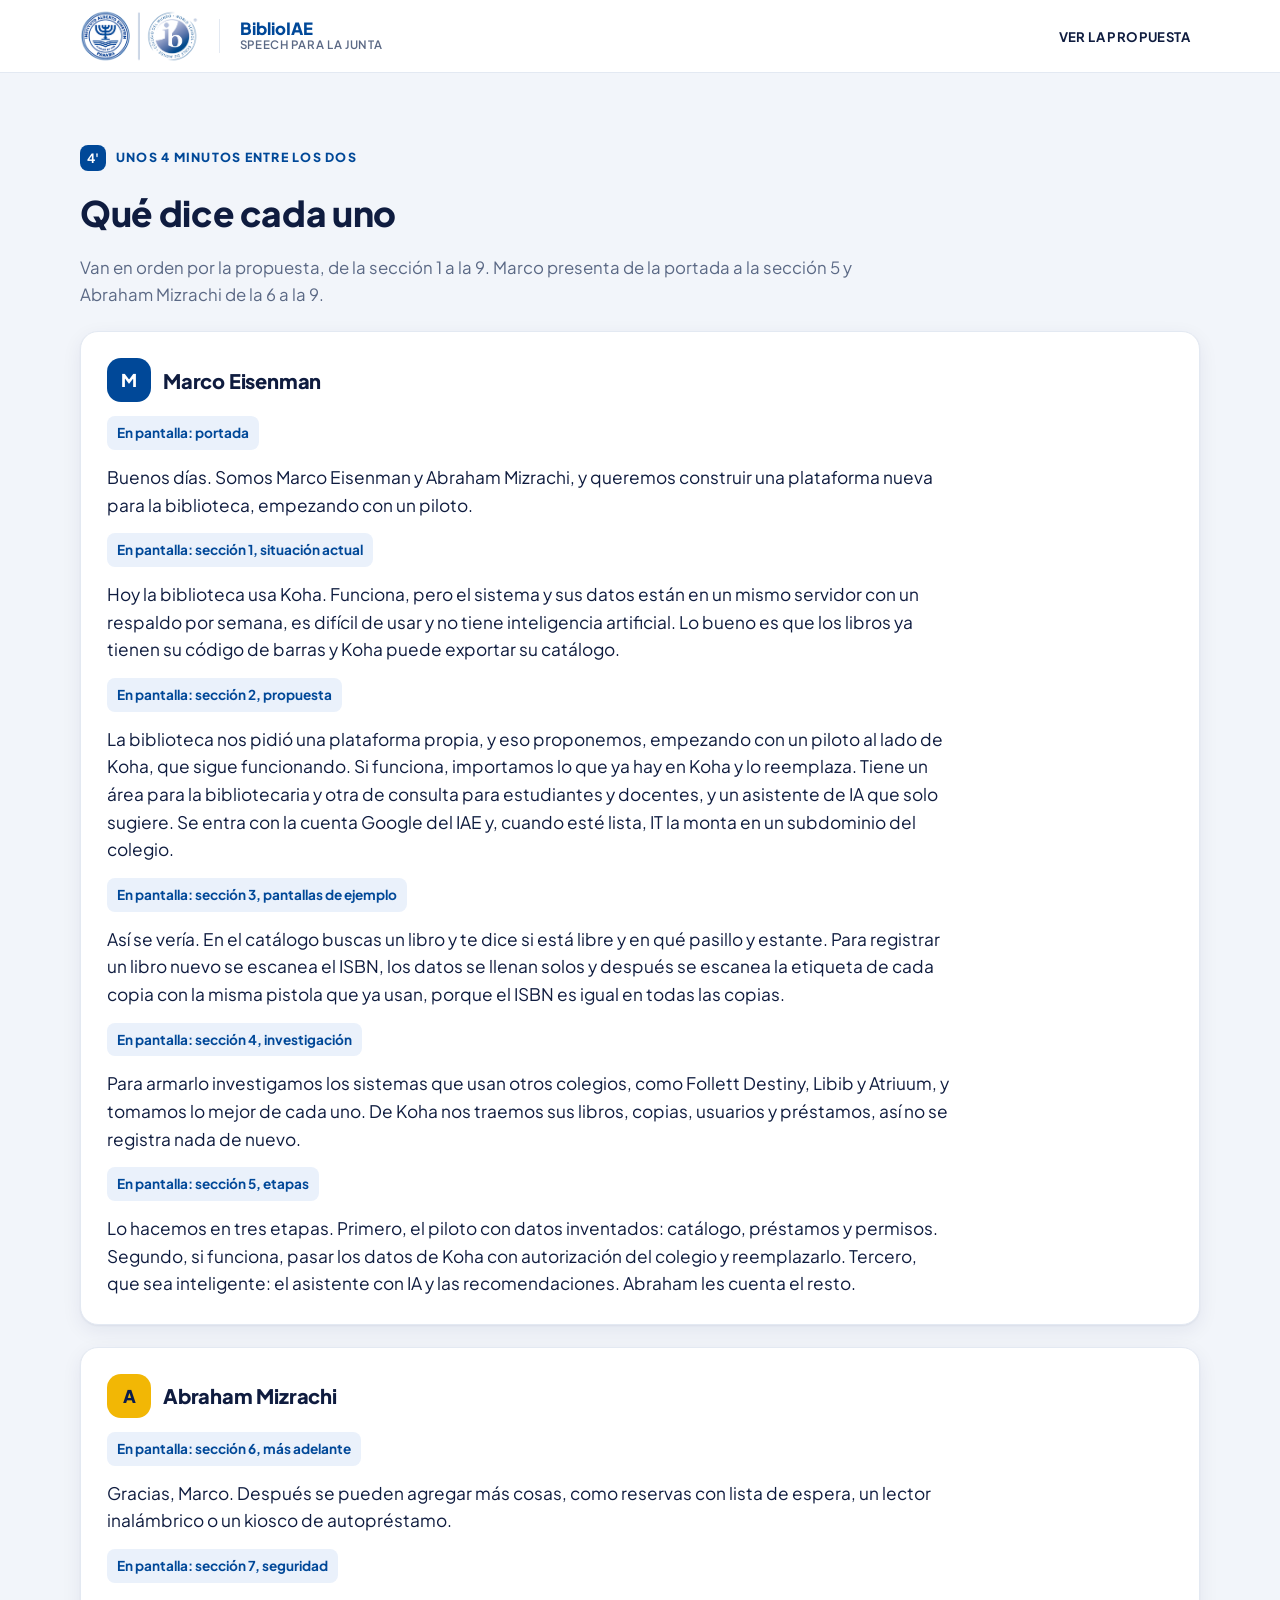
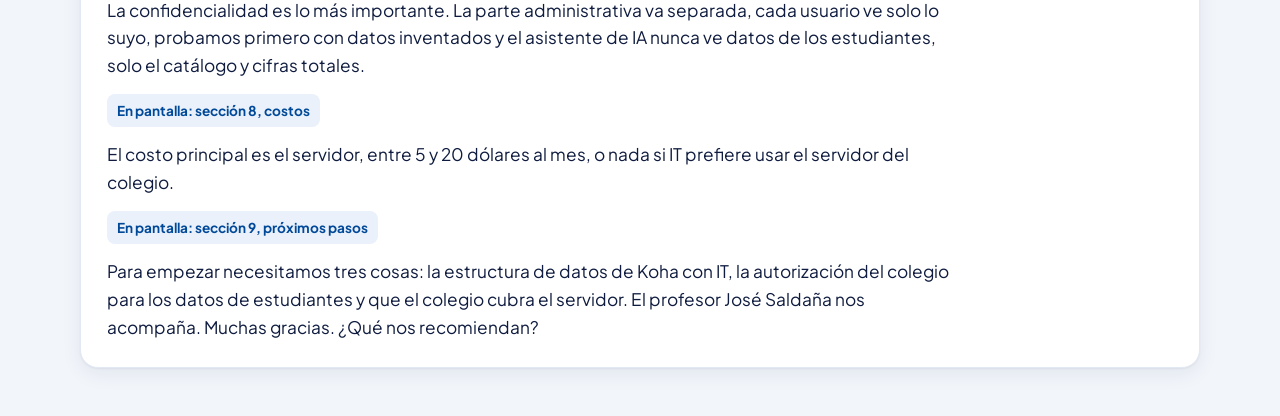
==== commit 81b8156e: "[Claude] Propuesta y speech: primero un piloto al lado de Koha; reemplazarlo solo si funciona Co-Aut" ====
--- a/boceto/speech.html
+++ b/boceto/speech.html
@@ -30,17 +30,17 @@
     <div class="speech">
       <div class="who"><span class="av">M</span><h3>Marco Eisenman</h3></div>
       <span class="cue">En pantalla: portada</span>
-      <p>Buenos días. Somos Marco Eisenman y Abraham Mizrachi, y queremos construir una plataforma nueva para la biblioteca.</p>
+      <p>Buenos días. Somos Marco Eisenman y Abraham Mizrachi, y queremos construir una plataforma nueva para la biblioteca, empezando con un piloto.</p>
       <span class="cue">En pantalla: sección 1, situación actual</span>
       <p>Hoy la biblioteca usa Koha. Funciona, pero el sistema y sus datos están en un mismo servidor con un respaldo por semana, es difícil de usar y no tiene inteligencia artificial. Lo bueno es que los libros ya tienen su código de barras y Koha puede exportar su catálogo.</p>
       <span class="cue">En pantalla: sección 2, propuesta</span>
-      <p>La biblioteca nos pidió una plataforma propia, y eso proponemos: importar lo que ya hay en Koha, una app con un área para la bibliotecaria y otra de consulta para estudiantes y docentes, y un asistente de IA que solo sugiere. Se entra con la cuenta Google del IAE y, cuando esté lista, IT la monta en un subdominio del colegio.</p>
+      <p>La biblioteca nos pidió una plataforma propia, y eso proponemos, empezando con un piloto al lado de Koha, que sigue funcionando. Si funciona, importamos lo que ya hay en Koha y lo reemplaza. Tiene un área para la bibliotecaria y otra de consulta para estudiantes y docentes, y un asistente de IA que solo sugiere. Se entra con la cuenta Google del IAE y, cuando esté lista, IT la monta en un subdominio del colegio.</p>
       <span class="cue">En pantalla: sección 3, pantallas de ejemplo</span>
       <p>Así se vería. En el catálogo buscas un libro y te dice si está libre y en qué pasillo y estante. Para registrar un libro nuevo se escanea el ISBN, los datos se llenan solos y después se escanea la etiqueta de cada copia con la misma pistola que ya usan, porque el ISBN es igual en todas las copias.</p>
       <span class="cue">En pantalla: sección 4, investigación</span>
       <p>Para armarlo investigamos los sistemas que usan otros colegios, como Follett Destiny, Libib y Atriuum, y tomamos lo mejor de cada uno. De Koha nos traemos sus libros, copias, usuarios y préstamos, así no se registra nada de nuevo.</p>
       <span class="cue">En pantalla: sección 5, etapas</span>
-      <p>Lo hacemos en tres etapas. Primero, la base con datos inventados: catálogo, préstamos y permisos. Segundo, pasar los datos de Koha con autorización del colegio. Tercero, que sea inteligente: el asistente con IA y las recomendaciones. Abraham les cuenta el resto.</p>
+      <p>Lo hacemos en tres etapas. Primero, el piloto con datos inventados: catálogo, préstamos y permisos. Segundo, si funciona, pasar los datos de Koha con autorización del colegio y reemplazarlo. Tercero, que sea inteligente: el asistente con IA y las recomendaciones. Abraham les cuenta el resto.</p>
     </div>
 
     <div class="speech">
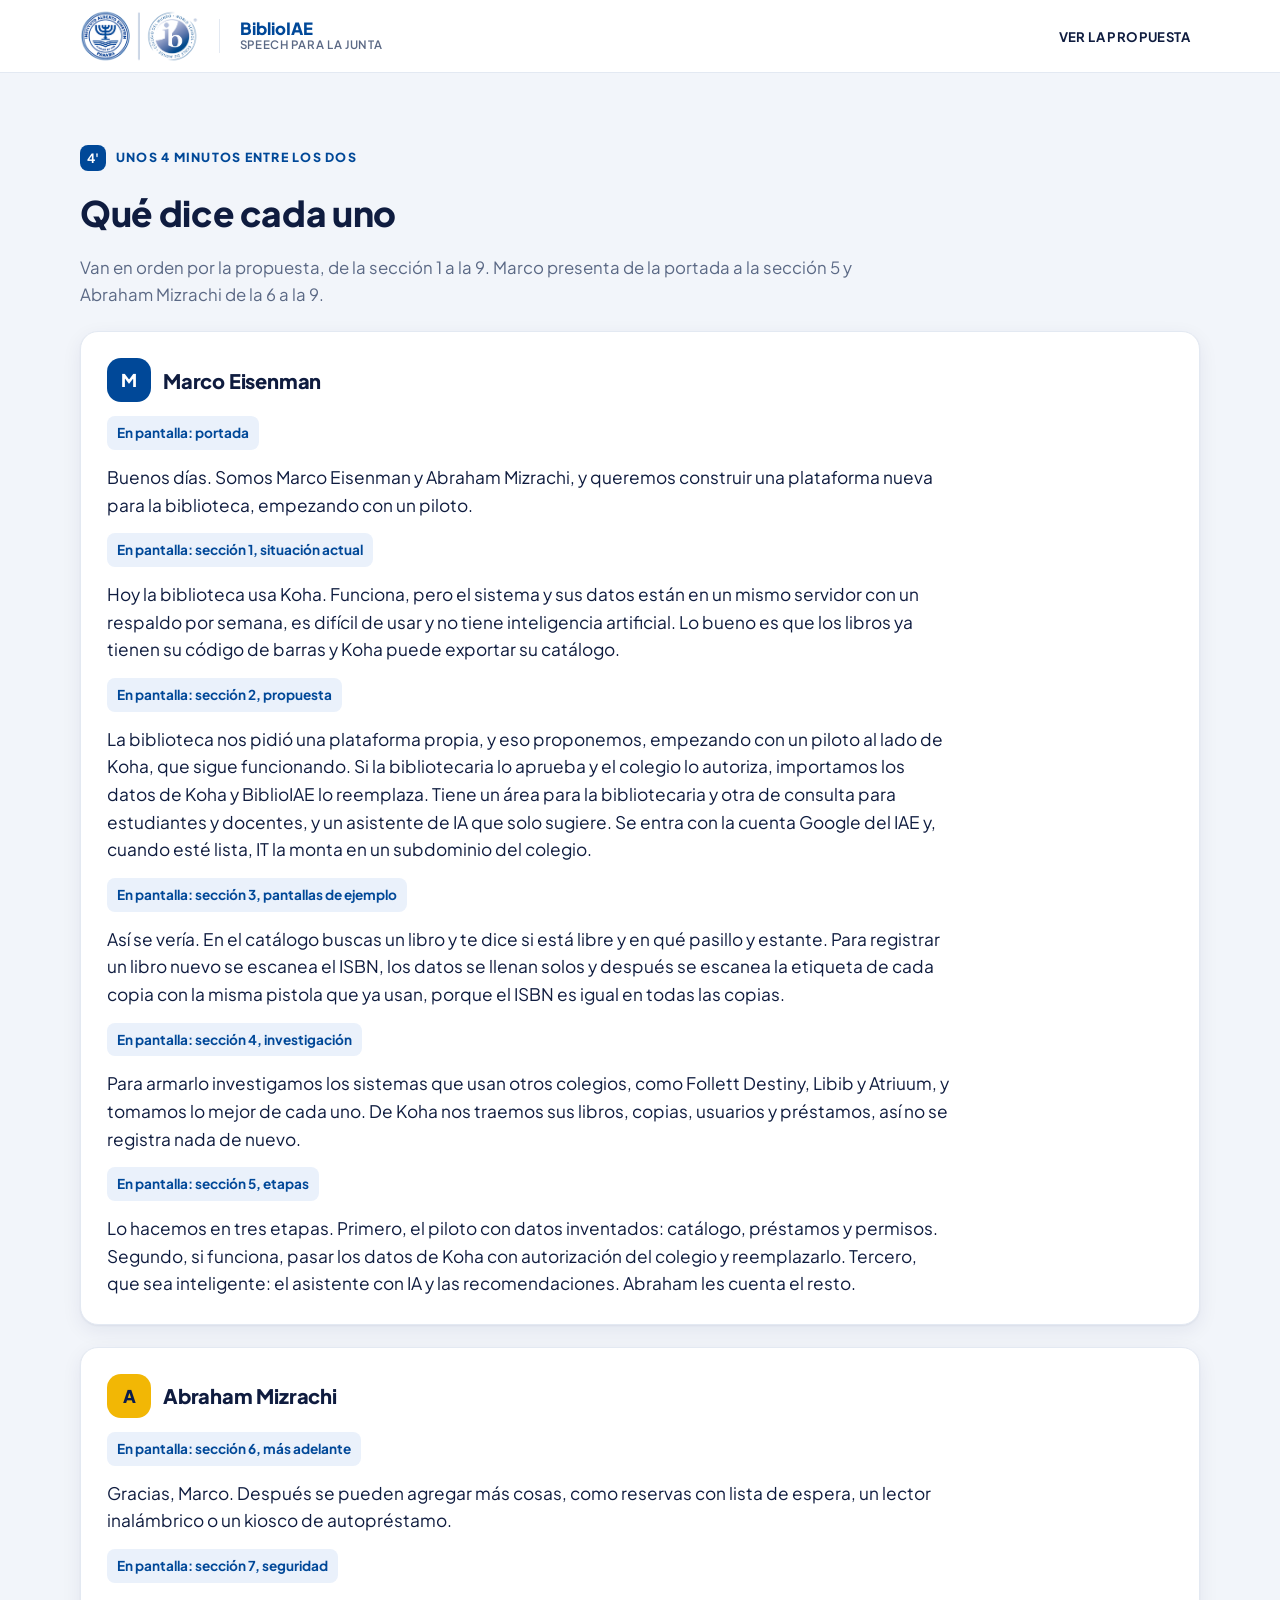
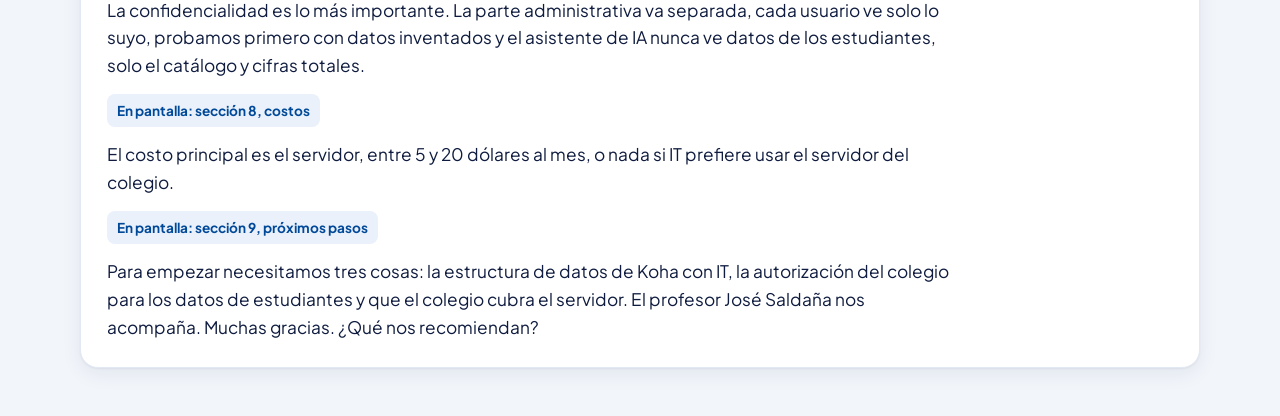
==== commit 56ecc6f1: "[Claude] Propuesta/speech: quién aprueba el piloto antes de reemplazar Koha Co-Authored-By: Claude O" ====
--- a/boceto/speech.html
+++ b/boceto/speech.html
@@ -34,7 +34,7 @@
       <span class="cue">En pantalla: sección 1, situación actual</span>
       <p>Hoy la biblioteca usa Koha. Funciona, pero el sistema y sus datos están en un mismo servidor con un respaldo por semana, es difícil de usar y no tiene inteligencia artificial. Lo bueno es que los libros ya tienen su código de barras y Koha puede exportar su catálogo.</p>
       <span class="cue">En pantalla: sección 2, propuesta</span>
-      <p>La biblioteca nos pidió una plataforma propia, y eso proponemos, empezando con un piloto al lado de Koha, que sigue funcionando. Si funciona, importamos lo que ya hay en Koha y lo reemplaza. Tiene un área para la bibliotecaria y otra de consulta para estudiantes y docentes, y un asistente de IA que solo sugiere. Se entra con la cuenta Google del IAE y, cuando esté lista, IT la monta en un subdominio del colegio.</p>
+      <p>La biblioteca nos pidió una plataforma propia, y eso proponemos, empezando con un piloto al lado de Koha, que sigue funcionando. Si la bibliotecaria lo aprueba y el colegio lo autoriza, importamos los datos de Koha y BiblioIAE lo reemplaza. Tiene un área para la bibliotecaria y otra de consulta para estudiantes y docentes, y un asistente de IA que solo sugiere. Se entra con la cuenta Google del IAE y, cuando esté lista, IT la monta en un subdominio del colegio.</p>
       <span class="cue">En pantalla: sección 3, pantallas de ejemplo</span>
       <p>Así se vería. En el catálogo buscas un libro y te dice si está libre y en qué pasillo y estante. Para registrar un libro nuevo se escanea el ISBN, los datos se llenan solos y después se escanea la etiqueta de cada copia con la misma pistola que ya usan, porque el ISBN es igual en todas las copias.</p>
       <span class="cue">En pantalla: sección 4, investigación</span>
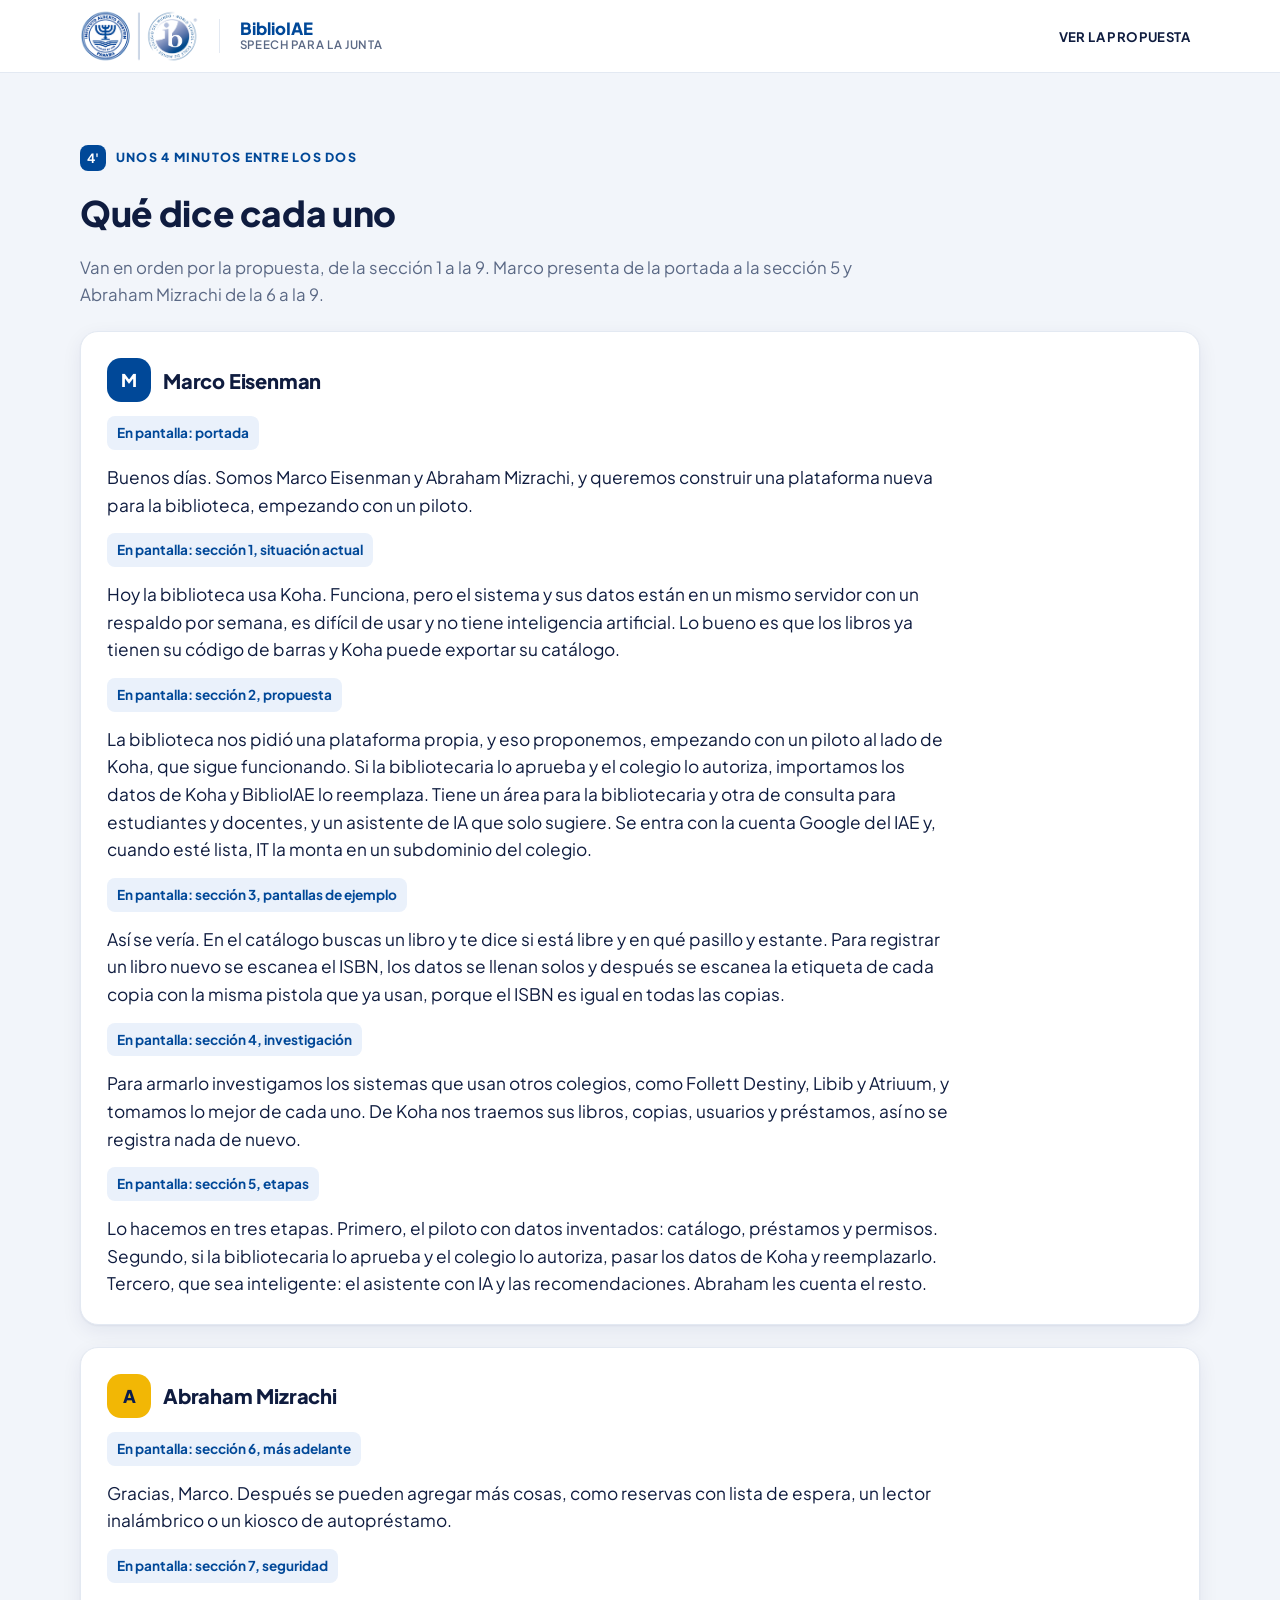
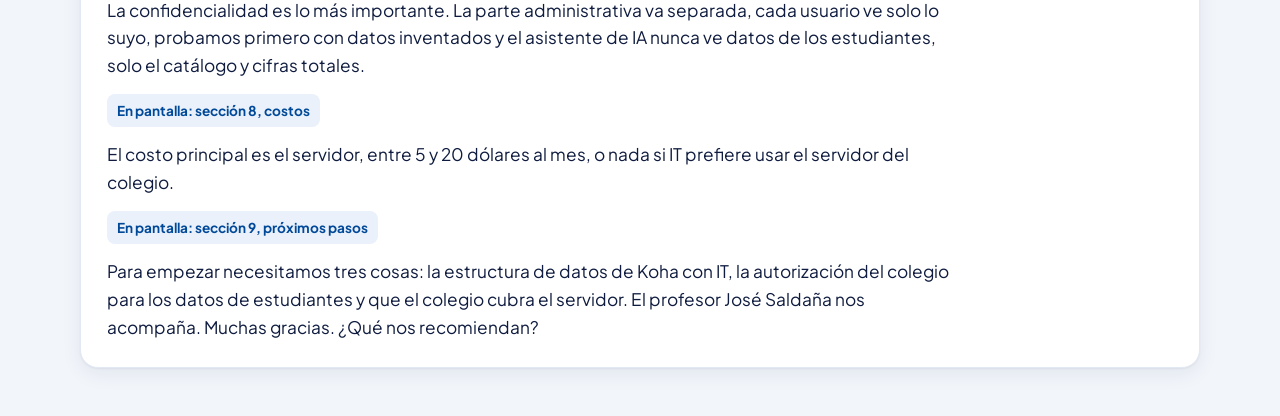
==== commit 17af7711: "[Claude] Speech: etapa 2 repite la aprobación de la bibliotecaria Co-Authored-By: Claude Opus 5.5 <n" ====
--- a/boceto/speech.html
+++ b/boceto/speech.html
@@ -40,7 +40,7 @@
       <span class="cue">En pantalla: sección 4, investigación</span>
       <p>Para armarlo investigamos los sistemas que usan otros colegios, como Follett Destiny, Libib y Atriuum, y tomamos lo mejor de cada uno. De Koha nos traemos sus libros, copias, usuarios y préstamos, así no se registra nada de nuevo.</p>
       <span class="cue">En pantalla: sección 5, etapas</span>
-      <p>Lo hacemos en tres etapas. Primero, el piloto con datos inventados: catálogo, préstamos y permisos. Segundo, si funciona, pasar los datos de Koha con autorización del colegio y reemplazarlo. Tercero, que sea inteligente: el asistente con IA y las recomendaciones. Abraham les cuenta el resto.</p>
+      <p>Lo hacemos en tres etapas. Primero, el piloto con datos inventados: catálogo, préstamos y permisos. Segundo, si la bibliotecaria lo aprueba y el colegio lo autoriza, pasar los datos de Koha y reemplazarlo. Tercero, que sea inteligente: el asistente con IA y las recomendaciones. Abraham les cuenta el resto.</p>
     </div>
 
     <div class="speech">
